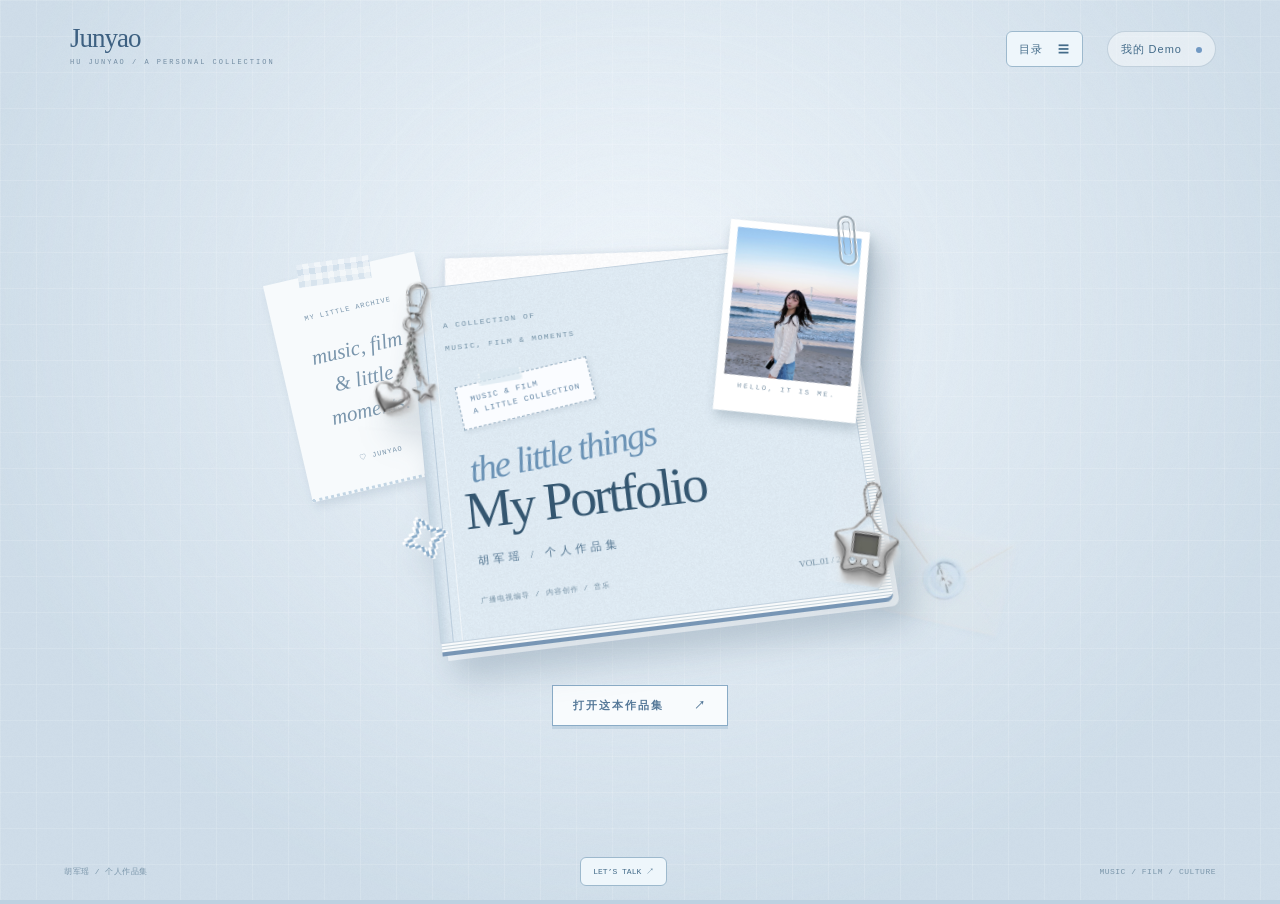
==== v4.html @ 30f9721d "Publish Junyao personal portfolio" ====
<!doctype html>
<!-- V2: user-directed revision. Preserve original PDF order. Reference 1: dark 3D book, open and page-turn, chapter dots. Reference 2: floating silver CD, green beams, compact audio controls. Storyboard: tilted cover -> book opens -> self introduction -> sequential spreads. Audio remains user-initiated. Video assets pending. -->
<html lang="zh-CN"><head><meta charset="utf-8"><meta name="viewport" content="width=device-width,initial-scale=1"><title>胡军瑶 · 一本关于我的作品集</title><link rel="stylesheet" href="v2.css"><link rel="stylesheet" href="v4.css?rev=details1"><link rel="stylesheet" href="material-layout.css?rev=4"><link rel="stylesheet" href="charms.css?rev=2"></head><body>
<div class="ambient" aria-hidden="true"></div>
<header><button id="home" class="signature">Junyao<span>HU JUNYAO / A PERSONAL COLLECTION</span></button><div class="top-right"><button id="contents">目录 <span>☰</span></button><button id="sound-open">我的 Demo <span class="sound-dot"></span></button></div></header>
<main class="stage" id="stage">
<section class="opening" id="opening" aria-label="作品集封面"><div class="cover-scene"><button class="closed-book" id="open-book" aria-label="打开作品集，认识胡军瑶"><div class="cover-backpaper" aria-hidden="true"></div><div class="cover-top"><div class="cover-photo"><img src="assets/cover-color.jpg" alt="胡军瑶"><small>HELLO, IT IS ME.</small><i class="paperclip" aria-hidden="true"></i></div><span class="cover-ticket">MUSIC & FILM<br>A LITTLE COLLECTION</span><span class="cover-star" aria-hidden="true">✧</span><span class="cover-index">A COLLECTION OF<br>MUSIC, FILM & MOMENTS</span><div class="cover-title"><span>the little things</span><strong>My Portfolio</strong><em>胡军瑶 / 个人作品集</em></div><div class="cover-rule"></div><span class="cover-foot">广播电视编导 / 内容创作 / 音乐</span><span class="cover-year">VOL.01 / 2026</span></div><div class="page-block"></div></button></div><button class="open-caption" id="open-caption">打开这本作品集 <span>↗</span></button></section>
<section class="reading" id="reading" hidden aria-label="作品集内页"><div class="book-area"><button class="page-arrow previous" id="previous" aria-label="上一页">⟵</button><div class="book" id="book"><div id="spread" class="spread"></div><div class="crease" aria-hidden="true"></div></div><button class="page-arrow next" id="next" aria-label="下一页">⟶</button></div><div class="chapter-caption"><span id="chapter-label"></span><span id="page-number"></span></div><nav class="dots" id="dots" aria-label="作品集章节"></nav><p class="reading-help">点击箭头翻页 · 左右方向键 · 手机可左右滑动</p></section>
</main><footer><span>胡军瑶 / 个人作品集</span><button id="footer-contact">LET’S TALK ↗</button><span>MUSIC / FILM / CULTURE</span></footer>
<dialog id="toc" class="toc"><button class="dialog-close" data-close="toc" aria-label="关闭目录">×</button><span class="eyebrow">CONTENTS</span><h2>这本作品集里</h2><div id="toc-items"></div></dialog>
<dialog id="work-dialog" class="work-dialog"><button class="dialog-close" data-close="work-dialog" aria-label="关闭作品">×</button><div id="work-content"></div></dialog>
<aside id="audio-panel" class="audio-panel" aria-label="我的 Demo 播放器" hidden><button class="audio-close" id="audio-close" aria-label="收起播放器">×</button><div class="cd-scene" id="cd-scene"><div class="laser l1"></div><div class="laser l2"></div><div class="laser l3"></div><button class="cd" id="cd" aria-label="播放或暂停 Demo"><div class="disc-surface"><span class="disc-top">JUNYAO.fm</span><span class="disc-bottom">MY ORIGINAL DEMO<br>HU JUNYAO / 2026</span><span class="disc-hole"></span><span class="disc-side">MUSIC IS PERSONAL.</span></div></button></div><div class="audio-control"><div class="audio-top"><span id="audio-status">READY TO LISTEN</span><button class="audio-toggle" id="audio-toggle" aria-label="播放 Demo"><span></span></button></div><h2>我的 Demo<span>JUNYAO.fm</span></h2><div class="audio-progress"><time id="elapsed">00:00</time><input id="progress" type="range" min="0" max="100" value="0" step="0.1" aria-label="音乐播放进度"><time id="duration">--:--</time></div><div class="audio-bottom"><button id="play">播放我的 Demo ↗</button><label>音量 <input id="audio-volume" aria-label="音乐音量" type="range" min="0" max="1" step="0.05" value="0.7"></label></div></div></aside><audio id="audio" src="assets/demo.m4a" preload="metadata"></audio><script src="v4.js?rev=details1"></script><script src="materials.js?rev=3"></script><script src="material-layout.js?rev=4"></script><script src="charms.js?rev=2"></script></body></html>
---- v2.css ----
*{box-sizing:border-box} :root{--white:#e9e6df;--muted:#888780;--black:#0c0d0d}body{margin:0;background:#0c0d0d;color:var(--white);font:14px/1.7 'Microsoft YaHei','PingFang SC',sans-serif;min-height:100vh;overflow-x:hidden}button,a{color:inherit}button{font:inherit;background:none;border:0;cursor:pointer}a{text-decoration:none}button:focus-visible,a:focus-visible,input:focus-visible{outline:2px solid #bcd79c;outline-offset:5px}button:hover{color:#cce1b6}.ambient{position:fixed;inset:0;z-index:-1;background:radial-gradient(ellipse at 50% 48%,#272a253f,transparent 62%),repeating-linear-gradient(138deg,transparent 0 80px,#0005 82px,#181a182b 85px,transparent 91px);pointer-events:none}header{position:relative;height:112px;max-width:1450px;margin:auto;display:flex;align-items:center;justify-content:space-between;padding:0 5%;z-index:5}.signature{font:22px/1.25 'KaiTi','STKaiti',serif;text-align:left;letter-spacing:4px}.signature span{display:block;font:8px/2.5 'Courier New';letter-spacing:2px;color:#93968c}.top-right{display:flex;gap:25px;align-items:center}.top-right button{font-size:11px;letter-spacing:1px}.top-right button>span{margin-left:10px}.sound-dot{display:inline-block;width:6px;height:6px;background:#99b681;border-radius:50%;box-shadow:0 0 13px #9ed37b60}.stage{min-height:calc(100vh - 185px);display:grid;place-items:center;position:relative;padding:15px 7% 20px}.opening{width:100%;text-align:center}.cover-scene{perspective:1500px;height:440px;display:grid;place-items:center}.closed-book{position:relative;width:430px;height:333px;transform-style:preserve-3d;transform:rotateX(28deg) rotateZ(-16deg);transition:transform .65s cubic-bezier(.2,.7,.2,1);padding:0;color:#ece9e0;text-align:left;filter:drop-shadow(22px 35px 19px #000a)}.closed-book:hover{transform:rotateX(16deg) rotateZ(-10deg) translateY(-9px);color:#fff}.cover-top{position:absolute;inset:0;background:linear-gradient(125deg,#313332,#1b1e1d 40%,#252826);border-radius:3px 21px 21px 3px;border:1px solid #4c4d46;box-shadow:inset 9px 0 5px -5px #000,inset 0 1px 2px #85867d4d;z-index:2;padding:30px 38px;transform:translateZ(12px);overflow:hidden}.cover-top:after{content:'';position:absolute;inset:7px;border:1px solid #ffffff09;border-radius:0 16px 16px 0;pointer-events:none}.cover-index{font:8px/1.6 'Courier New';letter-spacing:2px;color:#b1b6a9}.cover-title{margin:28px 0 19px}.cover-title>span{display:block;font:18px 'KaiTi',serif;transform:rotate(-3deg)}.cover-title strong{display:block;font:65px/1.45 'SimSun','Songti SC',serif;letter-spacing:8px}.cover-title em{font:14px 'KaiTi',serif;display:block;margin-left:53px;letter-spacing:3px;color:#c0c3b8}.cover-rule{width:49px;height:1px;background:#a3a88f;margin:18px 0}.cover-foot{font-size:8px;letter-spacing:2px;color:#a6ad9a}.cover-year{position:absolute;right:31px;bottom:29px;font:11px Georgia;color:#a6ad9a}.page-block{position:absolute;inset:9px -1px -13px 3px;border-radius:0 22px 22px 0;background:repeating-linear-gradient(#cec9ba 0 1px,#ebe6d8 1px 3px);border-bottom:6px solid #3e3832;transform:translateZ(0)}.open-caption{font-size:12px;border-bottom:1px solid #6d7063;padding:7px 3px;margin-top:9px;letter-spacing:2px}.open-caption span{margin-left:25px}.opening-note{font:14px/2 'SimSun',serif;margin:27px 0 10px;color:#909487}.subtle{font:12px 'KaiTi';padding-top:9px;color:#b6bda7}.opening.closing{animation:coverOpen .7s forwards;pointer-events:none}@keyframes coverOpen{to{opacity:0;transform:scale(1.12) translateY(-20px)}}.reading{width:100%;max-width:1120px}.reading[hidden],.opening[hidden]{display:none}.book-area{position:relative;perspective:1800px}.book{width:100%;position:relative;border-radius:14px;transform-style:preserve-3d;filter:drop-shadow(0 22px 20px #0008)}.book:after{content:'';position:absolute;inset:10px 1px -7px;background:repeating-linear-gradient(#77766b 0 1px,#c8c3b1 1px 2px);border-radius:14px;z-index:-1;border-bottom:3px solid #303129}.spread{position:relative;display:grid;grid-template-columns:1fr 1fr;min-height:510px;overflow:hidden;border-radius:14px;background:var(--paper,#dbddc4);color:var(--ink,#2a382e)}.leaf{position:relative;min-width:0;padding:37px 43px 30px;display:flex;flex-direction:column;overflow:hidden}.leaf+.leaf{box-shadow:inset 15px 0 20px -20px #0008}.crease{position:absolute;left:50%;width:32px;top:0;bottom:0;transform:translateX(-50%);background:linear-gradient(90deg,transparent,#00000011 40%,#00000028 49%,#ffffff20 52%,transparent);pointer-events:none;z-index:3}.eyebrow{font:9px/1.7 'Courier New';letter-spacing:2px;text-transform:uppercase}.leaf h1{font:54px/1.3 'SimSun','Songti SC',serif;margin:25px 0 17px;letter-spacing:-2px}.leaf h1 em{font-style:normal;display:block}.leaf .lede{font:16px/1.85 'KaiTi',serif;max-width:340px}.leaf p{font-size:12px;line-height:1.95}.leaf h2{font:26px/1.4 'SimSun',serif;margin:15px 0}.leaf h3{font-size:14px;font-weight:500;margin:10px 0}.leaf .small{font-size:10px;opacity:.75}.folio{margin-top:auto;padding-top:20px;display:flex;justify-content:space-between;font:8px 'Courier New';letter-spacing:1px;opacity:.65}.text-link{font-size:11px;border-bottom:1px solid currentColor;padding:5px 0;align-self:flex-start;margin:12px 0}.portrait-frame{width:145px;margin:20px auto 17px;transform:rotate(4deg);background:#ebe9df;padding:8px 8px 25px;box-shadow:4px 6px 10px #0002}.portrait-frame img{display:block;width:100%;height:166px;object-fit:cover}.portrait-note{font:11px 'KaiTi';text-align:center;margin-top:10px}.intro-details{display:grid;grid-template-columns:1fr 1fr;gap:14px 16px;border-top:1px solid #2a382e35;padding-top:20px}.intro-details b{display:block;font-size:11px;font-weight:500}.intro-details span{font-size:10px;opacity:.65}.big-quote{font:italic 47px/1.2 Georgia;opacity:.7;margin:10px 0 15px}.school-title{font:30px/1.45 'SimSun'!important;margin:24px 0 8px!important}.timeline-row{border-top:1px solid #0002;padding:14px 0}.timeline-row strong{display:block;font-size:13px;font-weight:500}.timeline-row span{font:10px 'Courier New';opacity:.7}.timeline-row p{font-size:11px;margin:5px 0}.full-image{width:100%;display:block;object-fit:contain;background:#fff;border:1px solid #0001}.image-button{padding:0;margin:17px 0;display:block;width:100%;box-shadow:4px 5px 9px #0001;transform:rotate(-2deg);transition:transform .25s}.image-button:hover{transform:rotate(0) scale(1.02)}.image-caption{font-size:9px;opacity:.65;text-align:center;margin-top:3px}.metrics{display:flex;gap:22px;margin:10px 0 5px}.metrics b{font:29px Georgia;display:block}.metrics span{font-size:9px}.project-links{display:flex;flex-direction:column;margin-top:14px}.project-links button{display:flex;text-align:left;justify-content:space-between;padding:13px 0;border-top:1px solid #0002;font-size:11px}.project-links button:hover{color:inherit;background:#ffffff20}.chapter-caption{display:flex;justify-content:space-between;margin:23px 4px 14px;font-size:10px;letter-spacing:1px;color:#a7a99c}.dots{display:flex;justify-content:center;gap:12px;flex-wrap:wrap}.dots button{height:12px;width:12px;border-radius:50%;background:var(--dot);padding:0;opacity:.55;transition:transform .2s,opacity .2s}.dots button[aria-current]{opacity:1;transform:scale(1.4);outline:1px solid #eeeee699;outline-offset:4px}.reading-help{text-align:center;font-size:9px;color:#6e7267;margin:16px 0 0;letter-spacing:1px}.page-arrow{position:absolute;top:47%;font:35px 'KaiTi';color:#bec4b2;z-index:4;transition:transform .2s}.page-arrow:hover{transform:scale(1.2)}.page-arrow:disabled{opacity:.15;cursor:default}.previous{left:-58px}.next{right:-58px}.turn-layer{position:absolute;inset:0;z-index:5;pointer-events:none;transform-origin:left center;backface-visibility:hidden;animation:turnForward .6s cubic-bezier(.4,.05,.2,1) forwards}.turn-layer.reverse{transform-origin:right center;animation-name:turnBackward}@keyframes turnForward{to{transform:rotateY(-100deg);filter:brightness(.45);opacity:0}}@keyframes turnBackward{to{transform:rotateY(100deg);filter:brightness(.45);opacity:0}}.reading.enter{animation:enterBook .65s ease both}@keyframes enterBook{from{opacity:0;transform:scale(.88) rotateX(12deg)}to{opacity:1;transform:none}}footer{height:65px;margin:10px 5% 0;display:flex;justify-content:space-between;align-items:center;font:9px 'Courier New';color:#676e60;letter-spacing:.5px}footer button{font:inherit}.toc,.work-dialog{background:#e9e7dc;color:#303a2d;border:1px solid #90937e;border-radius:12px;padding:35px;max-height:85vh;width:min(640px,calc(100% - 30px))}dialog::backdrop{background:#050806d9;backdrop-filter:blur(8px)}.dialog-close{float:right;font-size:24px;line-height:1}.toc h2{font:30px 'SimSun'}.toc-entry{display:flex;text-align:left;width:100%;justify-content:space-between;border-top:1px solid #303a2d22;padding:10px 0;font-size:12px}.toc-entry small{opacity:.65}.work-dialog img{width:100%;display:block;margin:20px 0}.work-dialog h2{font:26px 'SimSun';clear:both;padding-top:12px}.media-placeholder{min-height:200px;background:#cfcebf;display:grid;place-content:center;text-align:center;border:1px solid #b6b7a8;margin-top:20px;font-size:14px}.media-placeholder small{display:block;font-size:10px;opacity:.6;margin-top:10px}.school-cards{display:grid;gap:13px;margin-top:18px}.school-card{background:#ffffff27;text-align:left;padding:18px;border:1px solid #0002}.school-card small{font:9px 'Courier New';opacity:.65}.school-card strong{display:block;font:27px/1.5 'SimSun';margin:5px 0}.school-card span{font-size:10px}.skills{display:grid;grid-template-columns:1fr 1fr;gap:15px;margin-top:23px}.skills div{border-top:1px solid #0003;padding-top:12px}.skills strong{font-size:12px}.skills p{font-size:10px;margin:5px 0}.contact-email{font:23px Georgia;margin:24px 0;display:block;border-bottom:1px solid currentColor;align-self:flex-start}.audio-panel{position:fixed;right:25px;bottom:28px;width:300px;z-index:20;filter:drop-shadow(0 18px 30px #0008)}.audio-panel[hidden]{display:none}.audio-close{position:absolute;top:0;right:3px;background:#dfe2dd;color:#383f38;width:24px;height:24px;border-radius:50%;z-index:3;font:19px/1 Georgia}.cd-scene{height:248px;position:relative;perspective:700px;overflow:hidden}.cd{width:196px;height:196px;position:absolute;top:24px;left:52px;padding:0;transform:rotateX(27deg) rotateY(-22deg) rotateZ(-18deg);border-radius:50%;transform-style:preserve-3d;transition:transform .5s;border:1px solid #a9aeae;background:#bac0c0;box-shadow:3px 5px 0 #717a78,8px 13px 25px #0003}.disc-surface{position:absolute;inset:0;border-radius:50%;background:conic-gradient(from 20deg,#b3bdb9,#e7e8e3,#8c9e9e,#c0cecd,#ecf2dd,#a7b8c1,#e1e5df,#9aa3a6,#e8e9e0,#b3bdb9);color:#4c5755;display:block;border:2px solid #ffffff60;overflow:hidden}.disc-surface:before{content:'';position:absolute;inset:8px;border:1px solid #818d8990;border-radius:50%;box-shadow:inset 0 0 0 2px #fff3}.disc-hole{position:absolute;width:37px;height:37px;left:calc(50% - 18.5px);top:calc(50% - 18.5px);border-radius:50%;background:#161c18;box-shadow:0 0 0 9px #c6cecd,0 0 0 11px #748985,0 0 0 15px #d5dfdd,0 0 0 16px #8b9692}.disc-top{position:absolute;top:28px;left:0;width:100%;font:bold 18px Georgia}.disc-bottom{position:absolute;bottom:28px;left:0;width:100%;font:6px/1.4 'Courier New';letter-spacing:1px}.disc-side{position:absolute;left:13px;top:83px;font:6px 'Courier New';writing-mode:vertical-rl}.laser{position:absolute;width:1px;height:420px;top:-100px;left:50%;background:#7bf3b2;box-shadow:0 0 5px #6df7b580;opacity:.3;transform:rotate(34deg)}.l2{transform:rotate(-47deg);left:45%;opacity:.25}.l3{transform:rotate(70deg);left:70%;opacity:.15}.audio-control{position:relative;background:linear-gradient(#e9ebe8,#b7bcb9);color:#262d29;border:1px solid #f4f6ef80;border-radius:19px;padding:16px 18px 13px;box-shadow:inset 0 1px 2px #fff9}.audio-top{display:flex;justify-content:space-between;align-items:center;font:7px 'Courier New';letter-spacing:1px}.audio-toggle{width:32px;height:18px;background:#a3a9a3;border-radius:20px;padding:2px}.audio-toggle span{width:14px;height:14px;background:#f5f6f0;border-radius:50%;display:block;transition:transform .2s}.audio-control h2{font:20px/1.2 'Microsoft YaHei';margin:15px 0}.audio-control h2>span{font:10px Georgia;display:block;margin-top:7px}.audio-progress{display:flex;gap:8px;align-items:center}.audio-progress time{font:8px 'Courier New'}.audio-progress input{width:100%;min-width:0;accent-color:#354b3f;height:2px}.audio-bottom>button{display:block;background:#262e29;color:#e2e6dd;text-align:left;width:100%;padding:10px 12px;border-radius:10px;margin:13px 0 10px;font-size:10px}.audio-bottom>label{display:flex;font-size:8px;align-items:center;gap:7px;justify-content:flex-end}.audio-bottom input{width:65px;height:2px;accent-color:#354b3f}.is-playing .audio-toggle span{transform:translateX(14px);background:#183a28}.is-playing .audio-toggle{background:#b5e2ba}.is-playing .disc-surface{animation:discSpin 16s linear infinite}.is-playing .laser{opacity:.7}.is-playing .sound-dot{background:#a7fcb9;box-shadow:0 0 12px #8eff9a}.is-playing .cd{transform:rotateX(21deg) rotateY(-15deg) rotateZ(-18deg)}@keyframes discSpin{to{transform:rotate(360deg)}}
@media(min-width:1500px){.reading{max-width:1200px}.spread{min-height:565px}.leaf{padding:44px 50px}.leaf h1{font-size:62px}.leaf p{font-size:13px}}
@media(max-width:1000px){.stage{padding:10px 6% 20px}.leaf{padding:28px}.leaf h1{font-size:42px}.previous{left:-42px}.next{right:-42px}.spread{min-height:500px}.audio-panel{width:255px;right:15px}.cd-scene{height:225px}.cd{left:33px}}
@media(max-width:700px){header{height:87px;padding:0 6%}.signature{font-size:19px}.top-right{gap:15px}.top-right button{font-size:10px}.signature span{font-size:6px}.stage{padding:5px 20px 15px;min-height:calc(100svh - 150px)}.cover-scene{height:330px}.closed-book{width:290px;height:247px}.cover-top{padding:22px 25px;border-radius:3px 15px 15px 3px}.cover-title{margin:19px 0 14px}.cover-title strong{font-size:44px}.cover-title>span{font-size:15px}.cover-title em{font-size:10px;margin-left:20px}.cover-index{font-size:6px}.cover-rule{margin:12px 0}.cover-foot{font-size:6px}.cover-year{font-size:8px;bottom:22px;right:18px}.open-caption{font-size:11px}.opening-note{font-size:12px}.spread{grid-template-columns:1fr;min-height:0;max-height:65svh;overflow-y:auto}.leaf{padding:27px 29px;min-height:350px;overflow:visible}.leaf h1{font-size:41px;margin-top:21px}.leaf+.leaf{box-shadow:none;border-top:1px solid #0002}.leaf p{font-size:12px}.crease{display:none}.folio{padding-top:23px}.book-area{padding:0}.page-arrow{font-size:22px;top:auto;bottom:-46px}.previous{left:0}.next{right:0}.chapter-caption{padding:0 35px;margin-top:21px;font-size:8px}.dots{gap:12px;margin-top:23px}.dots button{width:9px;height:9px}.reading-help{font-size:8px;margin-top:15px}.portrait-frame{margin-top:0}.audio-panel{right:12px;bottom:15px;width:245px}.cd-scene{height:195px}.cd{width:168px;height:168px;left:38px;top:15px}.disc-top{font-size:16px;top:25px}.disc-bottom{bottom:22px;font-size:5px}.disc-hole{transform:scale(.8)}.audio-control{padding:12px 15px}.audio-control h2{font-size:17px;margin:10px 0}.audio-close{top:0}.audio-bottom>button{margin-top:10px}.audio-top{font-size:6px}footer{height:45px;margin:0 6%;font-size:7px}footer>span:last-child{display:none}.toc,.work-dialog{padding:25px}.toc-entry{font-size:11px}.contact-email{font-size:20px}}
@media(prefers-reduced-motion:reduce){*,*:before,*:after{animation-duration:.01ms!important;animation-iteration-count:1!important;transition-duration:.01ms!important}.is-playing .disc-surface{animation:none}}
---- v4.css ----
/* User reference: pale blue/white paper collage, silver clips, taped photos. */
.leaf-sticker{white-space:nowrap;font-size:9px!important;padding:8px 4px!important}
:root{--white:#345670;--muted:#6c8ba2;--black:#b9cede;--accent:#7399bd}body{background:#bdd1e1;color:#345670;font-family:'Microsoft YaHei','PingFang SC',sans-serif}.ambient{background:linear-gradient(90deg,#fff2 1px,transparent 1px),linear-gradient(#fff2 1px,transparent 1px),radial-gradient(ellipse at 50% 35%,#f0f6fb,transparent 75%);background-size:36px 36px,36px 36px,100% 100%}.ambient:after{content:'';position:absolute;inset:0;background:url('assets/paper-grain.png');opacity:.27;mix-blend-mode:multiply}.signature{font:27px/1 'Segoe Script','Georgia',serif;letter-spacing:-1px;color:#3d6081}.signature span{font:7px/3 'Courier New';letter-spacing:2px;color:#728ca2}.top-right{gap:24px}.top-right button{font-size:11px;color:#46667e}.top-right #sound-open{border:1px solid #829db25e;background:#ffffff72;padding:8px 13px;border-radius:20px}.sound-dot{background:#7199c3;box-shadow:0 0 0 3px #e5edf4}header{height:98px}button:hover{color:#608cac}button:focus-visible,a:focus-visible,input:focus-visible{outline-color:#5a82aa}.stage{min-height:calc(100svh - 169px)}.opening{position:relative}.cover-scene{height:480px;position:relative}.closed-book{width:435px;height:363px;transform:rotateX(13deg) rotateZ(-7deg);filter:drop-shadow(13px 21px 15px #415c7340);isolation:isolate}.closed-book:hover{transform:rotateX(6deg) rotateZ(-3deg) translateY(-6px);color:#345670}.cover-top{background:#e1edf5 url('assets/paper-grain.png');background-blend-mode:multiply;border:1px solid #c3d2df;border-radius:1px 10px 10px 1px;box-shadow:inset 13px 0 9px -8px #7896ae40;padding:28px 31px;overflow:visible;color:#345670}.cover-top:after{content:'';position:absolute;left:11px;top:0;bottom:0;width:8px;border:0;border-left:1px solid #819db85c;border-right:1px solid #fff8;border-radius:0;inset:0 auto 0 11px}.cover-index{font:8px/1.7 'Courier New';letter-spacing:1.5px;color:#7290a5;position:relative;z-index:3}.cover-title{position:absolute;bottom:68px;left:35px;right:24px;margin:0;z-index:3}.cover-title>span{font:italic 37px/1.3 'Segoe Script','Georgia',serif;letter-spacing:-2px;transform:rotate(-5deg);margin-left:8px;color:#6a92b5}.cover-title strong{font:normal 53px/1.12 Georgia,'Times New Roman',serif;letter-spacing:-3px;margin:3px 0 11px;color:#345670;display:block}.cover-title em{font:11px/1.5 'Microsoft YaHei';letter-spacing:4px;margin:0 0 0 8px;color:#547691}.cover-rule{display:none}.cover-foot{position:absolute;left:42px;bottom:31px;font:7px 'Courier New';letter-spacing:1px;color:#718da1}.cover-year{position:absolute;bottom:29px;right:23px;font:9px Georgia;color:#718da1}.page-block{inset:5px -8px -12px 1px;border-radius:0 8px 8px 0;background:repeating-linear-gradient(#c5d3dc 0 1px,#f8fafb 1px 3px);border-bottom:4px solid #7896b5;box-shadow:5px 5px 0 #ffffff80}.cover-photo{position:absolute;right:-24px;top:-24px;width:144px;background:#fff;padding:8px 8px 23px;transform:rotate(13deg);box-shadow:3px 7px 11px #4b657540;z-index:4}.cover-photo img{width:100%;height:158px;object-fit:cover;display:block;filter:grayscale(1) sepia(.3) hue-rotate(162deg) saturate(.7)}.cover-photo small{display:block;margin-top:7px;font:7px 'Courier New';text-align:center;letter-spacing:2px;color:#7991a4}.paperclip{position:absolute;width:18px;height:54px;border:2px solid #9aa6ae;border-radius:12px;box-shadow:1px 1px 0 white,inset 1px 1px 0 #fff;transform:rotate(-8deg);top:-16px;right:14px;z-index:6;background:transparent}.paperclip:after{content:'';position:absolute;inset:4px 3px 9px;border:1px solid #96a1aa;border-bottom:0;border-radius:8px;box-shadow:1px 0 0 #fff}.cover-ticket{position:absolute;left:39px;top:99px;background:#fafcff;padding:9px 12px;transform:rotate(-7deg);border:1px dashed #91aabe;box-shadow:2px 3px 4px #4a65761a;font:8px/1.6 'Courier New';letter-spacing:1px;z-index:4;color:#6083a2}.cover-ticket:before{content:'';position:absolute;width:40px;height:13px;left:24px;top:-8px;background:#d8e7f0b0;transform:rotate(4deg);border-left:2px dotted #fff7;border-right:2px dotted #fff7}.cover-star{position:absolute;left:-26px;bottom:76px;color:#8aacc9;font:44px Georgia;text-shadow:2px 2px 0 white,-2px -2px 0 white;transform:rotate(-13deg);z-index:6}.cover-backpaper{position:absolute;inset:-14px 13px 7px 23px;background:#fff url('assets/paper-grain.png');z-index:-1;transform:rotate(5deg);box-shadow:0 2px 7px #49627626;border:1px solid #dce5ee}.cover-backpaper:after{content:'';position:absolute;right:-22px;top:35px;width:18px;height:142px;background:#7596b6;background-image:repeating-linear-gradient(0deg,transparent 0 2px,#ffffff35 2px 3px),repeating-linear-gradient(90deg,transparent 0 2px,#ffffff35 2px 3px);border:5px solid #fff;border-left:0}.open-caption{font-size:11px;background:#f8fbfd;color:#547898;border:1px solid #a6bdd0;box-shadow:2px 3px 0 #a6bdd05c;padding:10px 20px;border-radius:0;letter-spacing:2px}.open-caption:hover{background:#e8f0f6;color:#345670}.opening-note{font:12px/1.9 'Microsoft YaHei';color:#728c9f;margin-top:23px}.subtle{font:11px 'Microsoft YaHei';color:#527794}.book{filter:drop-shadow(6px 15px 14px #425b7333);border-radius:3px;isolation:isolate}.book:before{content:'';position:absolute;inset:-8px 13px 8px -6px;background:#f8fbfd;transform:rotate(-1.2deg);z-index:-1;box-shadow:1px 2px 5px #304e6526;border:1px solid #d1dfe9}.book:after{background:repeating-linear-gradient(#c7d5df 0 1px,#fff 1px 3px);border-bottom:4px solid #8ca6be;border-radius:3px}.spread{background:#f8fafc!important;color:#345670!important;border-radius:3px;overflow:visible;min-height:515px}.leaf{background:#f7fafc url('assets/paper-grain.png');background-blend-mode:multiply;padding:36px 43px;color:#345670;overflow:visible}.leaf:first-child{background-color:#e4eff7}.leaf+.leaf{background-color:#fbfcfc;box-shadow:inset 16px 0 20px -20px #516a7a66}.leaf h1{font:500 46px/1.3 'SimSun','Songti SC',serif;letter-spacing:0;margin:27px 0 18px}.leaf h1:before{content:attr(data-heading);display:block}.eyebrow{font:8px/1.7 'Courier New';letter-spacing:2px;color:#7e9bb1}.leaf .lede{font:15px/1.9 'KaiTi','STKaiti',serif;color:#54758e}.leaf p{font-size:11px;line-height:2;color:#526d81}.leaf h2{font:25px/1.5 'SimSun',serif;color:#43637d}.leaf h3{font-size:12px}.text-link{font-size:10px;color:#496f8c;border-color:#8cacc1;padding-bottom:6px}.text-link:hover{color:#294c6a}.folio{font-size:7px;color:#8aa0b0;opacity:1}.portrait-frame{width:160px;padding:8px 8px 24px;margin:4px auto 25px;transform:rotate(5deg);background:#fff;box-shadow:3px 6px 11px #465c6b26;border:1px solid #e4e9ed;position:relative}.portrait-frame:before{content:'';position:absolute;width:17px;height:52px;border:2px solid #939faa;box-shadow:1px 1px 0 #fff,inset 1px 1px 0 #fff;border-radius:10px;right:13px;top:-13px;transform:rotate(-10deg);z-index:3}.portrait-frame:after{content:'';position:absolute;width:8px;height:39px;border:1px solid #99a4ad;border-radius:7px;right:18px;top:-8px;transform:rotate(-10deg);z-index:3}.portrait-frame img{height:173px;object-fit:cover;filter:grayscale(1) sepia(.2) hue-rotate(160deg) saturate(.7)}.portrait-note{font:9px/1.6 'KaiTi';margin-top:10px;color:#6a87a0}.intro-details{background:#f8fbfc;border:1px dashed #9cb7cb;padding:17px 15px;transform:rotate(-1.5deg);position:relative;gap:13px;box-shadow:2px 3px 0 #edf1f4}.intro-details:before{content:'';position:absolute;left:40%;top:-9px;width:64px;height:18px;background:#cee0ed99;transform:rotate(-4deg);border-left:2px dotted #fff;border-right:2px dotted #fff}.intro-details b{font-size:10px;color:#4b6b83}.intro-details span{font-size:9px}.school-title{font:27px/1.5 'SimSun'!important}.timeline-row{border-color:#a3b8c94d}.timeline-row strong{font-size:12px}.timeline-row p{font-size:11px}.metrics b{font:29px/1.3 Georgia;color:#4e789b}.metrics span{font-size:8px}.image-button{background:#fff;border:7px solid #fff;transform:rotate(2deg);box-shadow:3px 6px 9px #42586726;margin:20px 0 16px;position:relative;z-index:1}.image-button:before{content:'';position:absolute;top:-16px;left:40%;width:69px;height:23px;background:#c5dbea99;transform:rotate(-8deg);border-left:2px dotted #fff8;border-right:2px dotted #fff8;z-index:2;pointer-events:none}.image-button:hover{transform:rotate(0) translateY(-2px)}.image-caption{font:9px/1.5 'KaiTi';color:#8ca0ae}.full-image{border:0}.project-links{margin-top:15px}.project-links button{font-size:10px;border-color:#bacbd766;color:#456681}.project-links button:hover{background:#e3eef7;color:#355875}.school-cards{gap:22px;margin:23px 0}.school-card{background:#fff;border:1px solid #d0dee8;box-shadow:3px 5px 7px #4a637219;padding:20px;position:relative;color:#496c88;transform:rotate(2deg)}.school-card:nth-child(2){transform:rotate(-2deg);background:#eef5fa}.school-card:before{content:'';position:absolute;right:24px;top:-10px;width:45px;height:17px;background:#c6dcecb0;transform:rotate(9deg)}.school-card strong{font:27px/1.4 'SimSun';margin:11px 0}.school-card small{font-size:8px;color:#7f99ae}.school-card span{font-size:10px}.school-card:hover{background:#e3eff8;color:#345670}.crease{width:28px;background:linear-gradient(90deg,transparent,#6f8aa010 35%,#8093a42e 49%,#fff6 55%,transparent)}.chapter-caption{color:#64829a;font-size:9px;margin-top:25px}.dots button{width:9px;height:9px;border:1px solid #7393ae;background:#dceaf4!important;opacity:.8}.dots button[aria-current]{background:#6e95b6!important;outline:1px solid #7d9fb9;outline-offset:4px;transform:scale(1.12)}.reading-help{color:#839aac;font-size:8px}.page-arrow{color:#6889a3;font-size:29px}.page-arrow:hover{color:#315e81}.book-area:after{content:'✧';position:absolute;right:-14px;top:-22px;font:41px Georgia;color:#7097b9;text-shadow:2px 2px #fff;transform:rotate(12deg);pointer-events:none;z-index:7}.book-area:before{content:'';position:absolute;left:22px;top:-15px;width:18px;height:51px;border:2px solid #9ea9b1;box-shadow:1px 1px #fff,inset 1px 1px #fff;border-radius:12px;transform:rotate(-13deg);z-index:7;pointer-events:none}footer{color:#7b96aa;font-size:8px}.toc,.work-dialog{background:#f7fafc url('assets/paper-grain.png');color:#345670;border:1px solid #c7d7e3;border-radius:3px;box-shadow:8px 8px 0 #dce7ef66}.toc h2,.work-dialog h2{font:28px 'SimSun'}.toc-entry{border-color:#aec4d444;color:#476b87}.toc-entry:hover{color:#254c6b;background:#e6eff6}.media-placeholder{background:#e4eef5;color:#5c7d96;border:1px dashed #a9c0d2}.contact-email{font:23px Georgia;color:#547b9b}.audio-panel{filter:drop-shadow(0 12px 17px #3b567533)}.audio-control{background:linear-gradient(135deg,#fff,#e5eef5);color:#46647a;border-color:white;border-radius:17px;box-shadow:inset 0 1px 2px #fff}.audio-control h2{font:20px 'Georgia','SimSun',serif}.audio-control h2>span{color:#7495b0;font:10px 'Segoe Script',cursive}.audio-top{color:#7f98ab}.audio-bottom>button{background:#7195b6;color:white}.audio-bottom>button:hover{background:#507d9e}.audio-toggle{background:#c0d1df}.is-playing .audio-toggle{background:#a8c8df}.is-playing .audio-toggle span{background:#5480a2}.audio-progress input,.audio-bottom input{accent-color:#7197b7}.audio-close{background:white;color:#6689a7;border:1px solid #bdcfdd}.laser{background:#a6cbe7;box-shadow:0 0 5px #d0e7f7;opacity:.35}.is-playing .laser{opacity:.65}.is-playing .sound-dot{background:#7daace;box-shadow:0 0 0 3px #e5eff6}.disc-top{font:italic 19px 'Georgia',serif;color:#5b7c96}.disc-bottom{color:#728c9e}.disc-hole{background:#c3d8e7;box-shadow:0 0 0 9px #e1ebef,0 0 0 11px #aabfcf,0 0 0 15px #e4edf1,0 0 0 16px #8da3b3}.disc-surface{background:conic-gradient(from 20deg,#c5d6e0,#fff,#b3c7d6,#dce8ef,#f2f9fd,#b5cfdf,#f0f4f7,#b7c4d1,#fff,#c5d6e0)}.skills div{border-color:#a1bbce6b}.skills strong{font-size:12px}.skills p{font-size:10px}.chapter-script{font:italic 31px/1.35 'Segoe Script','Georgia',serif;color:#6c98b9;margin:13px 0 -12px;transform:rotate(-3deg)}.collage-label{display:inline-block;font:8px/1.5 'Courier New';letter-spacing:1px;padding:4px 10px;border:1px dashed #9bb9cd;background:#fcfdff;color:#7694aa;transform:rotate(-3deg);margin:12px 0;align-self:flex-start}.leaf-sticker{position:absolute;right:29px;bottom:64px;border:1px solid #b5cede;background:#fdfefe;color:#89aac3;font:10px/1.4 Georgia;padding:10px 8px;transform:rotate(9deg);box-shadow:2px 3px 2px #617f9417;border-radius:50%;width:49px;height:49px;text-align:center;pointer-events:none}
@media(min-width:1500px){.leaf h1{font-size:53px}}
@media(max-width:1000px){.leaf{padding:29px}.leaf h1{font-size:37px}.portrait-frame{width:145px}.portrait-frame img{height:159px}.chapter-script{font-size:27px}}
@media(max-width:700px){header{height:86px}.signature{font-size:23px}.signature span{font-size:6px}.top-right{gap:13px}.top-right button{font-size:9px}.top-right #sound-open{padding:6px 9px}.top-right button>span{margin-left:5px}.cover-scene{height:377px}.closed-book{width:279px;height:286px;transform:rotateX(9deg) rotateZ(-6deg)}.cover-top{padding:23px 22px}.cover-index{font-size:6px;letter-spacing:.6px;max-width:115px}.cover-photo{width:102px;right:-13px;top:-19px;padding:6px 6px 15px}.cover-photo img{height:115px}.cover-photo small{font-size:5px;letter-spacing:1px}.paperclip{width:14px;height:40px;right:10px;top:-11px}.cover-ticket{font-size:6px;left:29px;top:94px;padding:7px}.cover-title{left:26px;bottom:57px;right:12px}.cover-title>span{font-size:28px;letter-spacing:-2px;margin-left:2px}.cover-title strong{font-size:36px;letter-spacing:-2px;margin-top:4px}.cover-title em{font-size:8px;letter-spacing:2px;margin-left:3px}.cover-foot{font-size:5px;left:29px;bottom:26px}.cover-year{font-size:7px;right:15px;bottom:23px}.cover-star{font-size:33px;left:-18px;bottom:70px}.opening-note{font-size:10px}.open-caption{font-size:10px}.spread{min-height:0;overflow-y:auto;overflow-x:hidden}.leaf{padding:28px 26px;overflow:hidden}.leaf h1{font-size:35px;margin-top:23px}.leaf .lede{font-size:14px}.chapter-script{font-size:27px}.leaf+.leaf{border-color:#d0dfe966}.portrait-frame{margin:5px auto 29px}.page-arrow{font-size:22px}.chapter-caption{font-size:8px}.chapter-caption #chapter-label{max-width:190px}.dots{gap:12px}.dots button{width:8px;height:8px}.reading-help{font-size:7px}.book-area:after{right:-9px;top:-15px;font-size:31px}.book-area:before{left:16px;height:39px;width:14px;top:-11px}.contact-email{font-size:20px}.leaf-sticker{right:23px;bottom:57px;width:39px;height:39px;padding:6px;font-size:9px}.audio-control h2{font-size:19px}}
@media(max-width:700px){header{gap:12px}.signature{flex:1;min-width:0}.signature span{font-size:5px;letter-spacing:1px;white-space:nowrap}.top-right{flex-shrink:0;gap:10px}.top-right button{white-space:nowrap}.top-right #sound-open{padding:7px 10px}}

/* Approved collage direction: requested portrait, copy and heading refinements. */
:root{--cute-heading:"YouYuan","幼圆","Yuanti SC","Microsoft YaHei",sans-serif}
.leaf h1,.leaf h2,.leaf .school-title,.school-card strong,.toc h2,.work-dialog h2,.audio-control h2{font-family:var(--cute-heading)!important;font-weight:400!important;letter-spacing:2px}
.leaf h1{font-size:45px;line-height:1.42}.leaf .school-title{font-size:27px!important}
.cover-photo img,.portrait-frame img{filter:none}
.cover-photo img{object-position:50% 65%}
.portrait-frame{width:194px}.portrait-frame img{height:191px;object-position:51% 43%}
.intro-details{grid-template-columns:1fr 1fr}.intro-details>div:last-child{grid-column:1/-1}
.grade{font-size:15px!important;font-weight:600;margin:8px 0 15px}
.education-tools{max-width:360px;line-height:2.1!important;margin-top:16px}
@media(max-width:1000px){.leaf h1{font-size:37px}.portrait-frame{width:172px}.portrait-frame img{height:178px}}
@media(max-width:700px){.leaf h1{font-size:34px}.portrait-frame{width:190px}.portrait-frame img{height:194px}.cover-photo img{object-position:50% 67%}}
---- material-layout.css ----
.material-hero{max-width:245px;align-self:center;margin:12px auto 14px}.material-hero img{height:206px;width:100%;object-fit:contain;background:white}.leaf h1{margin:18px 0 14px}.leaf .timeline-row{padding:9px 0}.leaf .timeline-row p{margin:4px 0;font-size:11px;line-height:1.8}.project-links{margin-top:8px}.project-links button{padding:9px 0}.leaf>.small{margin:6px 0}.external-link{display:inline-block;color:#426e92;border-bottom:1px solid #8caec8;font-size:11px;padding:5px 0;margin:5px 13px 5px 0}.external-link:hover{color:#234967}.work-dialog{width:min(1040px,calc(100% - 28px));max-height:90svh;padding:28px}.gallery-tabs{display:flex;gap:7px;flex-wrap:wrap;margin:16px 0}.gallery-tabs button{font-size:10px;border:1px solid #c6d8e5;padding:7px 10px;background:#f7fafc;color:#52728c}.gallery-tabs .selected{background:#7195b6;color:white}.material-view video{display:block;max-height:62svh;width:100%;background:#101519}.work-dialog .gallery-image{height:auto;max-height:63svh;object-fit:contain;margin:10px auto;background:#edf3f8}.material-view iframe{width:100%;height:61svh;border:1px solid #b6cada}.document-reading{background:#fff;padding:25px 35px;max-height:60svh;overflow:auto;line-height:2;font-size:13px;white-space:pre-wrap}.document-reading p{margin:10px 0}.gallery-actions{display:flex;gap:12px;flex-wrap:wrap;padding-top:12px}.video-entry{display:flex;align-items:center;gap:18px;width:100%;padding:30px 20px;background:#f8fbfd;border:1px solid #bbd0e0;text-align:left;margin:20px 0;box-shadow:4px 5px 0 #dce8f1;transform:rotate(-1deg);color:#456b8a}.video-entry:nth-child(2){transform:rotate(1deg)}.video-entry small{display:block;font-size:10px;margin-top:6px}.play-disc{display:grid;place-content:center;border:1px solid #abc3d5;border-radius:50%;width:48px;height:48px;background:#e8f1f7}.film-note{border:1px dashed #adc4d5;background:#ffffff77;padding:20px;margin-top:25px;transform:rotate(-2deg)}.film-note>span{font:9px 'Courier New';letter-spacing:1px}.thanks-only{margin:auto!important;text-align:center;padding:120px 0}.leaf-sticker{display:none}@media(max-width:700px){.document-reading{padding:15px}.material-hero{max-width:230px}.work-dialog{padding:22px}.gallery-tabs{max-height:120px;overflow:auto}.gallery-tabs button{font-size:9px}.thanks-only{padding:100px 0}.external-link{font-size:10px}}
.zone-embed{margin-top:18px;font-size:12px}.zone-embed summary{cursor:pointer;color:#426e92}.zone-embed iframe{width:100%;height:65vh;border:1px solid #b8cddd}.zone-embed p{font-size:10px;color:#7991a4}
/* Clear, quiet interaction affordances in the approved blue-paper palette. */
.project-links{gap:7px}.project-links button,.text-link,.external-link,.gallery-tabs button,.toc-entry,.zone-embed summary{border:1px solid #93b3ca;border-radius:5px;background:#e9f2f9;color:#345f80;padding:9px 13px;font-size:11px;font-weight:600;box-shadow:0 2px 0 #b7ccdc55;transition:background .18s,box-shadow .18s,transform .18s;cursor:pointer}
.project-links button{display:flex;align-items:center;gap:10px;min-height:36px}.project-links button>span{background:#d2e4f1;border-radius:50%;width:23px;height:23px;display:grid;place-content:center;flex-shrink:0;font-size:14px}.text-link,.external-link{display:inline-flex;align-items:center;gap:8px;text-decoration:none;line-height:1.5}.text-link:hover,.external-link:hover,.project-links button:hover,.gallery-tabs button:hover,.toc-entry:hover,.zone-embed summary:hover{color:#244e70;background:#d9eaf6;box-shadow:0 3px 7px #6387a326;transform:translateY(-1px)}.gallery-tabs .selected{background:#638daf;border-color:#638daf;color:#fff;box-shadow:0 2px 0 #3e6889}.gallery-tabs button{font-weight:500;font-size:11px;padding:9px 12px}.toc-entry{margin:7px 0}.top-right button,#footer-contact{border:1px solid #9db9cd;background:#eef6fb;border-radius:6px;padding:8px 12px;color:#436b89}.page-arrow{background:#f5faff;border:1px solid #9cb9cf;border-radius:50%;width:39px;height:39px;box-shadow:0 2px 4px #7695ac22;font-size:25px}.page-arrow:disabled{background:#e6edf2;opacity:.35}.dots button{min-width:13px;min-height:13px}.image-button{border-bottom-width:27px}.image-button:after{content:'查看照片 ↗';position:absolute;bottom:-23px;right:7px;font:10px/1.8 'Microsoft YaHei';color:#466e8d;background:#e6f0f8;border-radius:3px;padding:0 7px}.school-card>span{display:inline-block;padding:7px 10px;background:#dcebf6;border:1px solid #a5bfd3;border-radius:4px;color:#3f6b8d;font-weight:600;font-size:10px}.dialog-close{background:#e0edf7;border:1px solid #9bb8cd;border-radius:50%;height:33px;width:33px;position:sticky;top:0;z-index:3}.open-caption{font-weight:600;border-color:#89abc6;box-shadow:0 3px 0 #9bb8cf66}.audio-bottom>button{font-weight:600}.audio-close{width:29px;height:29px}.storyboard-pages{background:#e7eef4;padding:14px}.storyboard-pages figure{margin:0 0 24px}.storyboard-pages figcaption{font-size:12px;color:#456982;padding:8px 0 12px}.work-dialog .storyboard-pages img{display:block;width:100%;height:auto;max-height:none;margin:0;background:white;box-shadow:0 3px 8px #314e6722}.storyboard-pages a{cursor:zoom-in}.material-hero{margin-bottom:10px}.project-links+.folio{padding-top:14px}@media(max-width:700px){.page-arrow{width:30px;height:30px;font-size:20px;bottom:-42px}.top-right button{padding:6px 8px}.project-links button,.text-link,.external-link{font-size:10px}.storyboard-pages{padding:7px}.gallery-tabs button{font-size:10px}.dots{gap:10px}}
.gallery-tabs button.selected{background:#638daf;color:#fff;border-color:#527b9d;box-shadow:0 2px 0 #3e6889}.gallery-tabs button.selected:hover{background:#557fa1;color:white}
.material-hero[data-gallery="诡市现场"]{max-width:200px}.material-hero[data-gallery="诡市现场"] img{height:285px;object-fit:contain}

.material-hero[data-gallery="延世夏校证书"]{max-width:310px;margin:0 auto 8px;display:block}.material-hero[data-gallery="延世夏校证书"] img{height:165px;object-fit:contain}.planning-links{margin-top:10px}
---- charms.css ----
.scrap-charm{position:absolute;object-fit:contain;pointer-events:none;user-select:none;z-index:5;filter:drop-shadow(2px 3px 2px #496c801a)}
.charm-top{width:61px;height:100px;right:17px;top:12px;transform:rotate(12deg);opacity:.85}
.charm-bottom{width:76px;height:88px;right:23px;bottom:34px;transform:rotate(-12deg);opacity:.8}
.leaf-sticker{display:none}
.cover-chain{width:85px;height:165px;left:-47px;top:-18px;transform:rotate(12deg)}
.cover-bow{width:102px;height:92px;right:15px;bottom:13px;transform:rotate(-14deg);opacity:.8}
.cover-letter{width:142px;height:110px;left:calc(50% + 234px);bottom:49px;transform:rotate(13deg);z-index:-1}
.scrap-note{position:absolute;left:calc(50% - 354px);top:70px;width:155px;padding:27px 17px 20px;background:#f7fafc;box-shadow:2px 5px 8px #42648222;transform:rotate(-13deg);color:#7995ac;pointer-events:none;z-index:-1;border-bottom:3px dotted #c2d5e4}
.scrap-note:before{content:'';position:absolute;left:36px;top:-10px;width:73px;height:23px;background-color:#d1dfebc9;background-image:repeating-linear-gradient(90deg,transparent 0 6px,#ffffff70 6px 12px),repeating-linear-gradient(0deg,transparent 0 6px,#ffffff70 6px 12px);transform:rotate(5deg)}
.scrap-note span,.scrap-note b{font:7px/2 'Courier New';letter-spacing:1px}.scrap-note i{display:block;font:italic 21px/1.5 Georgia;margin:15px 0}
.intro-details:before,.school-card:before{background-image:repeating-linear-gradient(90deg,transparent 0 5px,#ffffff70 5px 10px),repeating-linear-gradient(0deg,transparent 0 5px,#ffffff70 5px 10px)}
@media(max-width:700px){.scrap-note,.cover-letter{display:none}.cover-chain{width:59px;height:115px;left:-27px}.cover-bow{width:68px;height:62px;right:6px;bottom:10px}.charm-top{width:43px;height:65px;right:9px;top:8px;opacity:.65}.charm-bottom{width:52px;height:60px;right:16px;bottom:30px;opacity:.65}}

/* A reserved paper margin keeps every sticker clear of text and controls. */
.leaf{padding-bottom:115px!important}
.charm-top{top:auto;bottom:35px;right:28px;width:68px;height:68px;opacity:.95}
.charm-bottom{bottom:35px;right:28px;width:66px;height:70px;opacity:.95}
.charm-extra{bottom:40px;right:116px;width:55px;height:55px;transform:rotate(10deg);opacity:.9}
.cover-token{width:82px;height:110px;right:-35px;bottom:4px;transform:rotate(15deg)}
@media(max-width:700px){.leaf{padding-bottom:108px!important}.charm-top,.charm-bottom{bottom:32px;width:57px;height:62px;right:24px}.charm-extra{bottom:38px;right:101px;width:48px;height:48px}.cover-token{width:58px;height:79px;right:-19px;bottom:3px}}
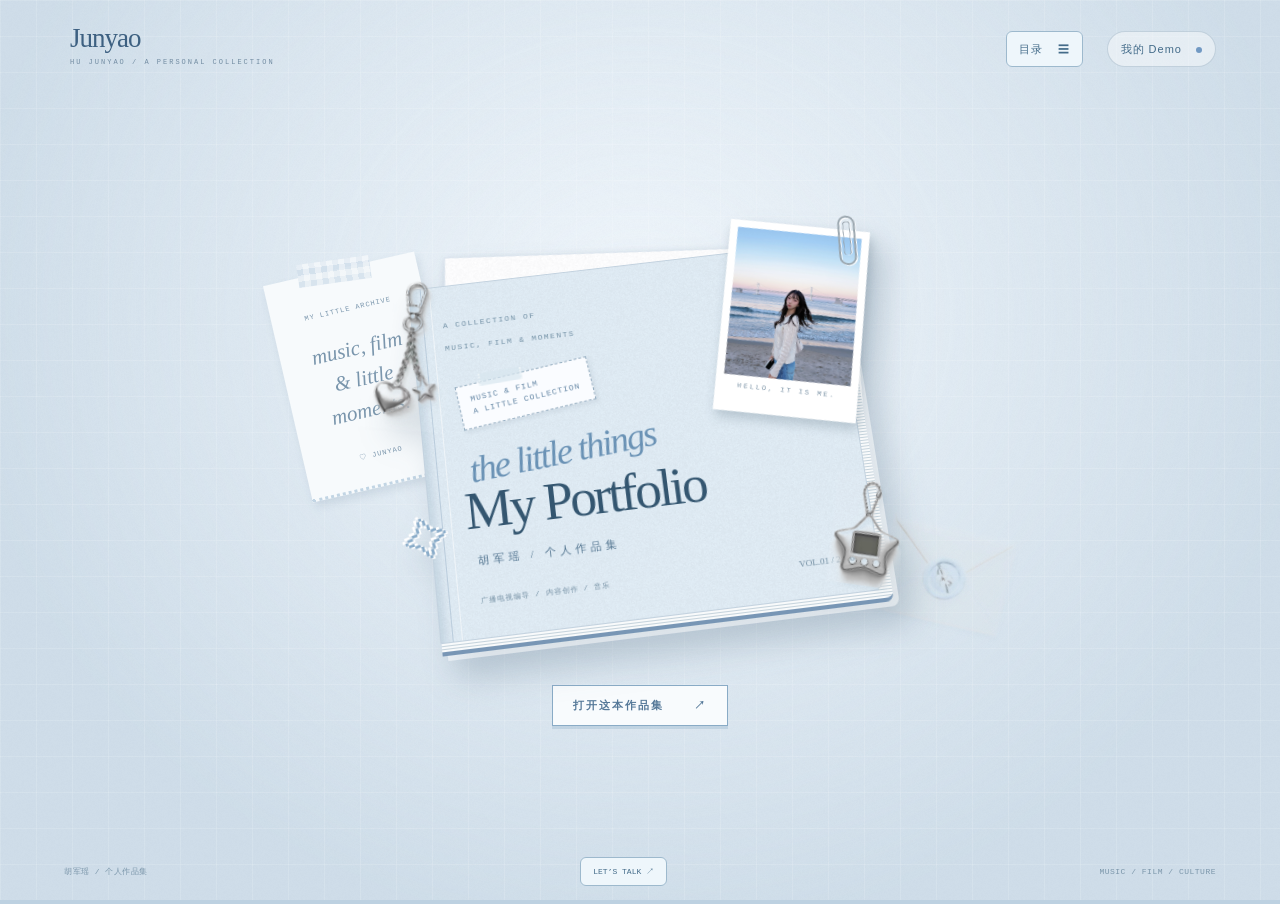
==== commit c8018dcb: "Enable guarded mobile swipe and margin chapter navigation" ====
--- a/v4.html
+++ b/v4.html
@@ -1,6 +1,6 @@
 <!doctype html>
 <!-- V2: user-directed revision. Preserve original PDF order. Reference 1: dark 3D book, open and page-turn, chapter dots. Reference 2: floating silver CD, green beams, compact audio controls. Storyboard: tilted cover -> book opens -> self introduction -> sequential spreads. Audio remains user-initiated. Video assets pending. -->
-<html lang="zh-CN"><head><meta charset="utf-8"><meta name="viewport" content="width=device-width,initial-scale=1"><title>胡军瑶 · 一本关于我的作品集</title><link rel="stylesheet" href="v2.css"><link rel="stylesheet" href="v4.css?rev=details1"><link rel="stylesheet" href="material-layout.css?rev=4"><link rel="stylesheet" href="charms.css?rev=2"></head><body>
+<html lang="zh-CN"><head><meta charset="utf-8"><meta name="viewport" content="width=device-width,initial-scale=1"><title>胡军瑶 · 一本关于我的作品集</title><link rel="stylesheet" href="v2.css"><link rel="stylesheet" href="v4.css?rev=details1"><link rel="stylesheet" href="material-layout.css?rev=4"><link rel="stylesheet" href="charms.css?rev=2"><link rel="stylesheet" href="mobile.css?rev=2"></head><body>
 <div class="ambient" aria-hidden="true"></div>
 <header><button id="home" class="signature">Junyao<span>HU JUNYAO / A PERSONAL COLLECTION</span></button><div class="top-right"><button id="contents">目录 <span>☰</span></button><button id="sound-open">我的 Demo <span class="sound-dot"></span></button></div></header>
 <main class="stage" id="stage">
@@ -9,4 +9,4 @@
 </main><footer><span>胡军瑶 / 个人作品集</span><button id="footer-contact">LET’S TALK ↗</button><span>MUSIC / FILM / CULTURE</span></footer>
 <dialog id="toc" class="toc"><button class="dialog-close" data-close="toc" aria-label="关闭目录">×</button><span class="eyebrow">CONTENTS</span><h2>这本作品集里</h2><div id="toc-items"></div></dialog>
 <dialog id="work-dialog" class="work-dialog"><button class="dialog-close" data-close="work-dialog" aria-label="关闭作品">×</button><div id="work-content"></div></dialog>
-<aside id="audio-panel" class="audio-panel" aria-label="我的 Demo 播放器" hidden><button class="audio-close" id="audio-close" aria-label="收起播放器">×</button><div class="cd-scene" id="cd-scene"><div class="laser l1"></div><div class="laser l2"></div><div class="laser l3"></div><button class="cd" id="cd" aria-label="播放或暂停 Demo"><div class="disc-surface"><span class="disc-top">JUNYAO.fm</span><span class="disc-bottom">MY ORIGINAL DEMO<br>HU JUNYAO / 2026</span><span class="disc-hole"></span><span class="disc-side">MUSIC IS PERSONAL.</span></div></button></div><div class="audio-control"><div class="audio-top"><span id="audio-status">READY TO LISTEN</span><button class="audio-toggle" id="audio-toggle" aria-label="播放 Demo"><span></span></button></div><h2>我的 Demo<span>JUNYAO.fm</span></h2><div class="audio-progress"><time id="elapsed">00:00</time><input id="progress" type="range" min="0" max="100" value="0" step="0.1" aria-label="音乐播放进度"><time id="duration">--:--</time></div><div class="audio-bottom"><button id="play">播放我的 Demo ↗</button><label>音量 <input id="audio-volume" aria-label="音乐音量" type="range" min="0" max="1" step="0.05" value="0.7"></label></div></div></aside><audio id="audio" src="assets/demo.m4a" preload="metadata"></audio><script src="v4.js?rev=details1"></script><script src="materials.js?rev=3"></script><script src="material-layout.js?rev=4"></script><script src="charms.js?rev=2"></script></body></html>
+<aside id="audio-panel" class="audio-panel" aria-label="我的 Demo 播放器" hidden><button class="audio-close" id="audio-close" aria-label="收起播放器">×</button><div class="cd-scene" id="cd-scene"><div class="laser l1"></div><div class="laser l2"></div><div class="laser l3"></div><button class="cd" id="cd" aria-label="播放或暂停 Demo"><div class="disc-surface"><span class="disc-top">JUNYAO.fm</span><span class="disc-bottom">MY ORIGINAL DEMO<br>HU JUNYAO / 2026</span><span class="disc-hole"></span><span class="disc-side">MUSIC IS PERSONAL.</span></div></button></div><div class="audio-control"><div class="audio-top"><span id="audio-status">READY TO LISTEN</span><button class="audio-toggle" id="audio-toggle" aria-label="播放 Demo"><span></span></button></div><h2>我的 Demo<span>JUNYAO.fm</span></h2><div class="audio-progress"><time id="elapsed">00:00</time><input id="progress" type="range" min="0" max="100" value="0" step="0.1" aria-label="音乐播放进度"><time id="duration">--:--</time></div><div class="audio-bottom"><button id="play">播放我的 Demo ↗</button><label>音量 <input id="audio-volume" aria-label="音乐音量" type="range" min="0" max="1" step="0.05" value="0.7"></label></div></div></aside><audio id="audio" src="assets/demo.m4a" preload="metadata"></audio><script src="v4.js?rev=details1"></script><script src="materials.js?rev=3"></script><script src="material-layout.js?rev=4"></script><script src="charms.js?rev=2"></script><script src="mobile.js?rev=2"></script></body></html>
--- a/mobile.css
+++ b/mobile.css
@@ -0,0 +1,13 @@
+/* Phone layout: full-length paper pages and a persistent chapter navigator. */
+.mobile-nav{display:none}
+@media(max-width:700px){
+ html{scroll-padding-top:16px;overscroll-behavior-x:none}body{padding-bottom:calc(82px + env(safe-area-inset-bottom));-webkit-text-size-adjust:100%;overscroll-behavior-x:none}#stage{touch-action:pan-y pinch-zoom}#stage button,#stage a,#stage input,#stage video{touch-action:manipulation}
+ header{height:88px;padding:0 16px;gap:10px}.signature{font-size:21px}.signature span{font-size:6px;letter-spacing:1px}.top-right{gap:7px}.top-right button{min-height:44px;font-size:12px;padding:8px}.top-right button>span{margin-left:4px}
+ .stage{display:block;padding:8px 16px 20px;min-height:calc(100svh - 235px)}.opening{padding-top:15px}.cover-scene{max-width:100%}.open-caption{min-height:48px;font-size:14px}
+ .reading{width:100%}.book-area{perspective:none}.book{transform-style:flat}.spread{max-height:none;overflow:visible;grid-template-columns:minmax(0,1fr);border-radius:12px}.leaf{padding:28px 23px;min-height:0;overflow:hidden}.leaf+.leaf{border-top:1px dashed #adc5d9}.leaf h1{font-size:36px;line-height:1.35;letter-spacing:0;overflow-wrap:anywhere}.leaf h2,.school-title{font-size:26px!important}.leaf h3{font-size:16px}.leaf p,.leaf .timeline-row p,.leaf .skills p{font-size:14px;line-height:1.95}.leaf .lede{font-size:18px}.leaf .small{font-size:12px}.timeline-row strong,.skills strong{font-size:15px}.timeline-row span,.metrics span,.intro-details span{font-size:12px}.intro-details b{font-size:14px}.eyebrow{font-size:10px;letter-spacing:1px}.folio{font-size:9px;gap:8px}.metrics{flex-wrap:wrap;gap:16px}.metrics b{font-size:28px}.education-tools{max-width:none}.contact-email{font-size:19px;overflow-wrap:anywhere;max-width:100%}
+ .project-links button,.text-link,.external-link,.school-card>span,.zone-embed summary{font-size:14px;min-height:44px;padding:11px 12px}.external-link{max-width:100%;overflow-wrap:anywhere}.project-links{gap:10px}.image-button:after{font-size:12px}.video-entry{padding:22px 14px;gap:12px}.video-entry small{font-size:12px}.play-disc{flex-shrink:0}.school-card strong{font-size:26px}.material-hero{width:100%;max-width:270px}.material-hero img{height:240px}.material-hero[data-gallery="延世夏校证书"] img{height:auto}.thanks-only{padding:50px 0}
+ .page-arrow,.dots,.reading-help{display:none}.chapter-caption{padding:0;margin:22px 0 4px;font-size:12px;gap:12px}.mobile-nav:not([hidden]){display:flex;position:fixed;bottom:0;left:0;right:0;z-index:10;align-items:center;gap:8px;padding:10px 14px calc(10px + env(safe-area-inset-bottom));border-top:1px solid #b5ccdd;background:#f2f8fcf5;box-shadow:0 -4px 20px #7499b31a;backdrop-filter:blur(12px)}.mobile-nav button{min-height:46px;border:1px solid #a9c2d5;border-radius:10px;background:#e4eff7;color:#345f80;padding:8px 12px;font-size:13px;font-weight:600}.mobile-nav button:disabled{opacity:.4}.mobile-nav .mobile-chapter{flex:1;min-width:0;background:white;font-size:12px}.mobile-chapter small{display:block;font-size:10px;font-weight:400}
+ .toc,.work-dialog{width:calc(100% - 20px);max-height:calc(100dvh - 24px);padding:18px;border-radius:14px;overscroll-behavior:contain}.dialog-close{width:44px;height:44px;top:0}.work-dialog h2{font-size:23px;padding-top:8px}.toc-entry{min-height:48px;font-size:13px}.gallery-tabs{max-height:none;overflow:visible;gap:8px}.gallery-tabs button{font-size:13px;min-height:44px;flex:1 1 auto}.material-view video{max-height:60dvh}.document-reading{max-height:none;font-size:14px;padding:14px}.gallery-actions{gap:8px}.work-dialog .gallery-image{max-height:none;height:auto}.storyboard-pages{padding:5px}
+ body:has(dialog[open]){overflow:hidden}.audio-panel{width:min(290px,calc(100% - 24px));right:12px;bottom:calc(86px + env(safe-area-inset-bottom));max-height:calc(100dvh - 105px);overflow-y:auto}.audio-close{width:44px;height:44px}.audio-bottom>button{min-height:44px;font-size:14px}.audio-toggle{min-width:44px;min-height:28px}.audio-progress input,.audio-bottom input{min-height:28px}.audio-progress time,.audio-bottom>label{font-size:11px}.audio-top{font-size:9px}.cd-scene{height:185px}footer{height:auto;min-height:55px;gap:10px;font-size:10px}footer button{min-height:44px}.reading.enter{animation:none}
+}
+@media(max-width:360px){.stage{padding-left:12px;padding-right:12px}.leaf{padding-left:18px;padding-right:18px}.leaf h1{font-size:32px}.signature span{display:none}.cover-scene{transform:scale(.88);margin:0 -12px}.mobile-nav{gap:5px;padding-left:9px;padding-right:9px}.mobile-nav button{padding:8px}.contact-email{font-size:17px}}
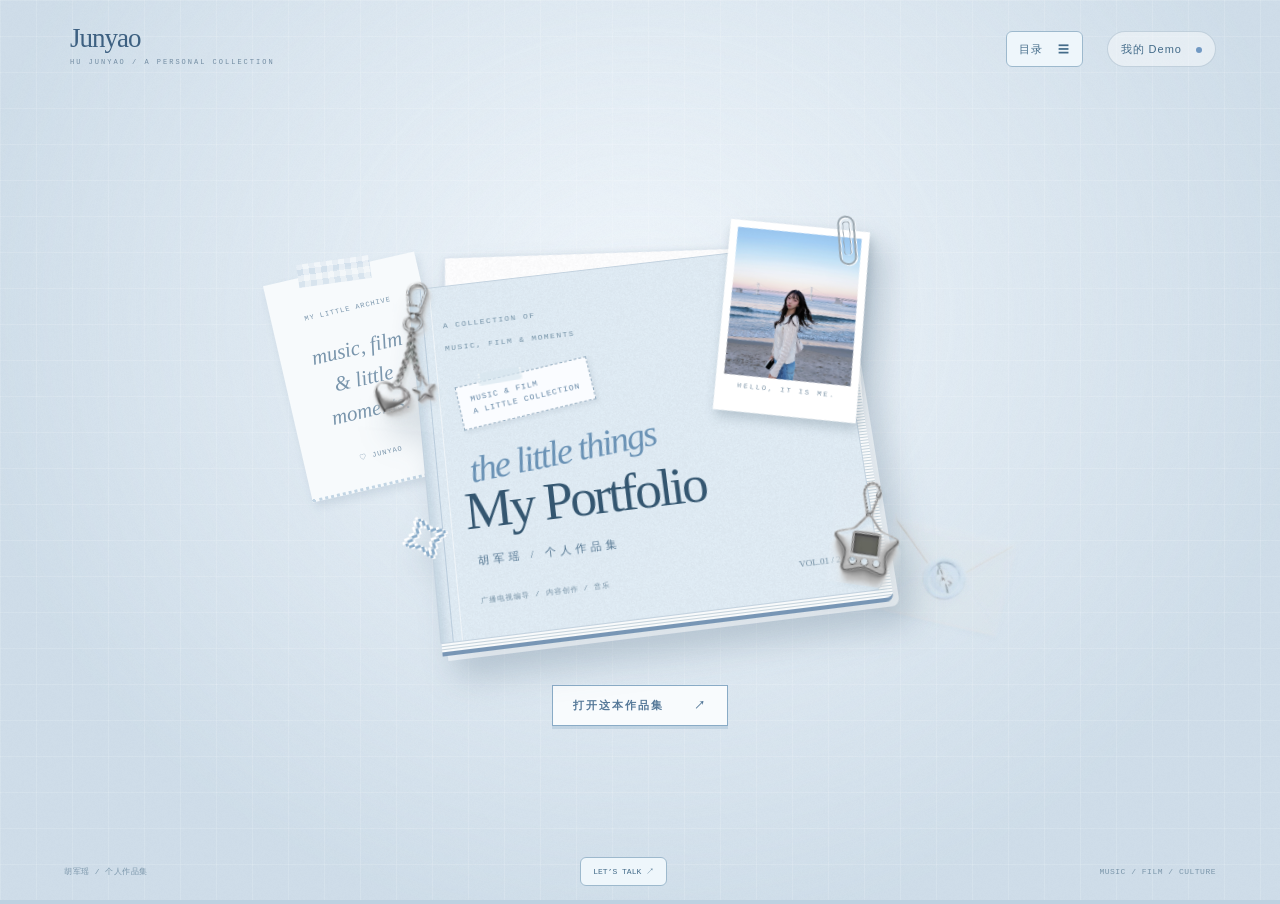
==== commit 03f1d807: "Add personal vlog beside the introduction" ====
--- a/v4.html
+++ b/v4.html
@@ -1,6 +1,6 @@
 <!doctype html>
 <!-- V2: user-directed revision. Preserve original PDF order. Reference 1: dark 3D book, open and page-turn, chapter dots. Reference 2: floating silver CD, green beams, compact audio controls. Storyboard: tilted cover -> book opens -> self introduction -> sequential spreads. Audio remains user-initiated. Video assets pending. -->
-<html lang="zh-CN"><head><meta charset="utf-8"><meta name="viewport" content="width=device-width,initial-scale=1"><title>胡军瑶 · 一本关于我的作品集</title><link rel="stylesheet" href="v2.css"><link rel="stylesheet" href="v4.css?rev=details1"><link rel="stylesheet" href="material-layout.css?rev=4"><link rel="stylesheet" href="charms.css?rev=2"><link rel="stylesheet" href="mobile.css?rev=2"></head><body>
+<html lang="zh-CN"><head><meta charset="utf-8"><meta name="viewport" content="width=device-width,initial-scale=1"><title>胡军瑶 · 一本关于我的作品集</title><link rel="stylesheet" href="v2.css"><link rel="stylesheet" href="v4.css?rev=details1"><link rel="stylesheet" href="material-layout.css?rev=4"><link rel="stylesheet" href="charms.css?rev=2"><link rel="stylesheet" href="mobile.css?rev=2"><link rel="stylesheet" href="vlog.css?rev=1"></head><body>
 <div class="ambient" aria-hidden="true"></div>
 <header><button id="home" class="signature">Junyao<span>HU JUNYAO / A PERSONAL COLLECTION</span></button><div class="top-right"><button id="contents">目录 <span>☰</span></button><button id="sound-open">我的 Demo <span class="sound-dot"></span></button></div></header>
 <main class="stage" id="stage">
@@ -9,4 +9,4 @@
 </main><footer><span>胡军瑶 / 个人作品集</span><button id="footer-contact">LET’S TALK ↗</button><span>MUSIC / FILM / CULTURE</span></footer>
 <dialog id="toc" class="toc"><button class="dialog-close" data-close="toc" aria-label="关闭目录">×</button><span class="eyebrow">CONTENTS</span><h2>这本作品集里</h2><div id="toc-items"></div></dialog>
 <dialog id="work-dialog" class="work-dialog"><button class="dialog-close" data-close="work-dialog" aria-label="关闭作品">×</button><div id="work-content"></div></dialog>
-<aside id="audio-panel" class="audio-panel" aria-label="我的 Demo 播放器" hidden><button class="audio-close" id="audio-close" aria-label="收起播放器">×</button><div class="cd-scene" id="cd-scene"><div class="laser l1"></div><div class="laser l2"></div><div class="laser l3"></div><button class="cd" id="cd" aria-label="播放或暂停 Demo"><div class="disc-surface"><span class="disc-top">JUNYAO.fm</span><span class="disc-bottom">MY ORIGINAL DEMO<br>HU JUNYAO / 2026</span><span class="disc-hole"></span><span class="disc-side">MUSIC IS PERSONAL.</span></div></button></div><div class="audio-control"><div class="audio-top"><span id="audio-status">READY TO LISTEN</span><button class="audio-toggle" id="audio-toggle" aria-label="播放 Demo"><span></span></button></div><h2>我的 Demo<span>JUNYAO.fm</span></h2><div class="audio-progress"><time id="elapsed">00:00</time><input id="progress" type="range" min="0" max="100" value="0" step="0.1" aria-label="音乐播放进度"><time id="duration">--:--</time></div><div class="audio-bottom"><button id="play">播放我的 Demo ↗</button><label>音量 <input id="audio-volume" aria-label="音乐音量" type="range" min="0" max="1" step="0.05" value="0.7"></label></div></div></aside><audio id="audio" src="assets/demo.m4a" preload="metadata"></audio><script src="v4.js?rev=details1"></script><script src="materials.js?rev=3"></script><script src="material-layout.js?rev=4"></script><script src="charms.js?rev=2"></script><script src="mobile.js?rev=2"></script></body></html>
+<aside id="audio-panel" class="audio-panel" aria-label="我的 Demo 播放器" hidden><button class="audio-close" id="audio-close" aria-label="收起播放器">×</button><div class="cd-scene" id="cd-scene"><div class="laser l1"></div><div class="laser l2"></div><div class="laser l3"></div><button class="cd" id="cd" aria-label="播放或暂停 Demo"><div class="disc-surface"><span class="disc-top">JUNYAO.fm</span><span class="disc-bottom">MY ORIGINAL DEMO<br>HU JUNYAO / 2026</span><span class="disc-hole"></span><span class="disc-side">MUSIC IS PERSONAL.</span></div></button></div><div class="audio-control"><div class="audio-top"><span id="audio-status">READY TO LISTEN</span><button class="audio-toggle" id="audio-toggle" aria-label="播放 Demo"><span></span></button></div><h2>我的 Demo<span>JUNYAO.fm</span></h2><div class="audio-progress"><time id="elapsed">00:00</time><input id="progress" type="range" min="0" max="100" value="0" step="0.1" aria-label="音乐播放进度"><time id="duration">--:--</time></div><div class="audio-bottom"><button id="play">播放我的 Demo ↗</button><label>音量 <input id="audio-volume" aria-label="音乐音量" type="range" min="0" max="1" step="0.05" value="0.7"></label></div></div></aside><audio id="audio" src="assets/demo.m4a" preload="metadata"></audio><script src="v4.js?rev=details1"></script><script src="materials.js?rev=3"></script><script src="material-layout.js?rev=4"></script><script src="charms.js?rev=2"></script><script src="mobile.js?rev=2"></script><script src="vlog.js?rev=1"></script></body></html>
--- a/vlog.css
+++ b/vlog.css
@@ -0,0 +1 @@
+.vlog-note{display:flex;align-items:center;gap:14px;text-align:left;width:100%;margin:18px 0 8px;padding:10px;background:#f4f9fd;border:1px solid #a7c2d6;border-radius:5px;box-shadow:3px 4px 0 #b6cddd55;color:#426984;cursor:pointer;transition:transform .2s,background .2s}.vlog-note:hover{transform:translateY(-2px);background:#e6f1f9;color:#315775}.vlog-note img{width:104px;height:70px;object-fit:cover;border:4px solid #fff;flex-shrink:0}.vlog-note span{min-width:0}.vlog-note small{display:block;font:8px/1.6 'Courier New';letter-spacing:1px}.vlog-note strong{display:block;font-size:16px;margin:3px 0;font-weight:500}.vlog-note em{display:block;font-size:11px;font-style:normal;color:#456f90}@media(max-width:700px){.vlog-note{padding:10px;gap:12px;min-height:96px}.vlog-note img{width:100px;height:72px}.vlog-note strong{font-size:17px}.vlog-note em{font-size:12px}}@media(max-width:360px){.vlog-note img{width:78px;height:64px}.vlog-note small{font-size:7px;letter-spacing:0}}
